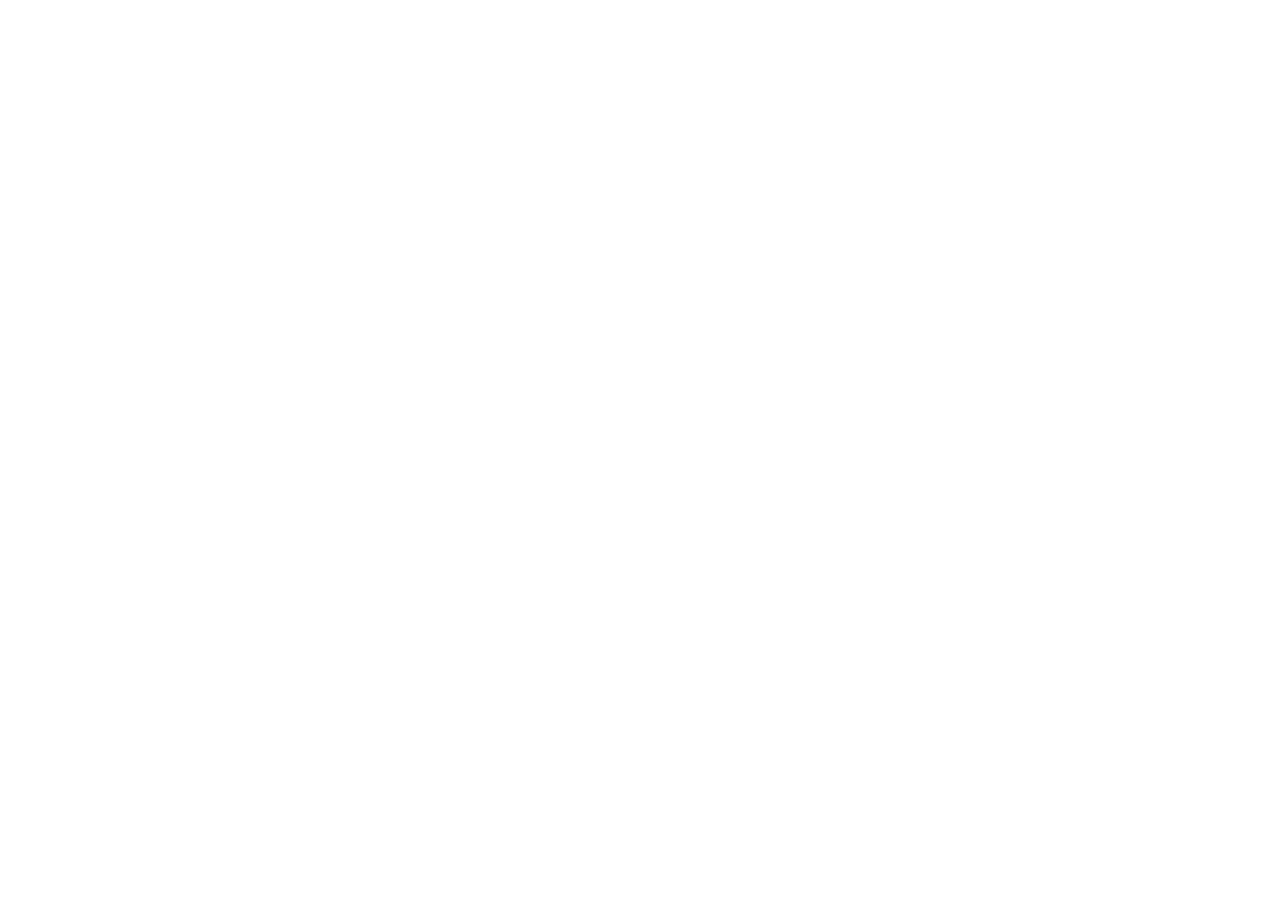
==== index.html @ 2f354cc8 "basic setup of files" ====
<!DOCTYPE html>
<html lang="en">
<head>
    <meta charset="UTF-8">
    <meta name="viewport" content="width=device-width, initial-scale=1.0">
    <title>VoteRemote</title>




</head>
<body>
    
</body>
</html>
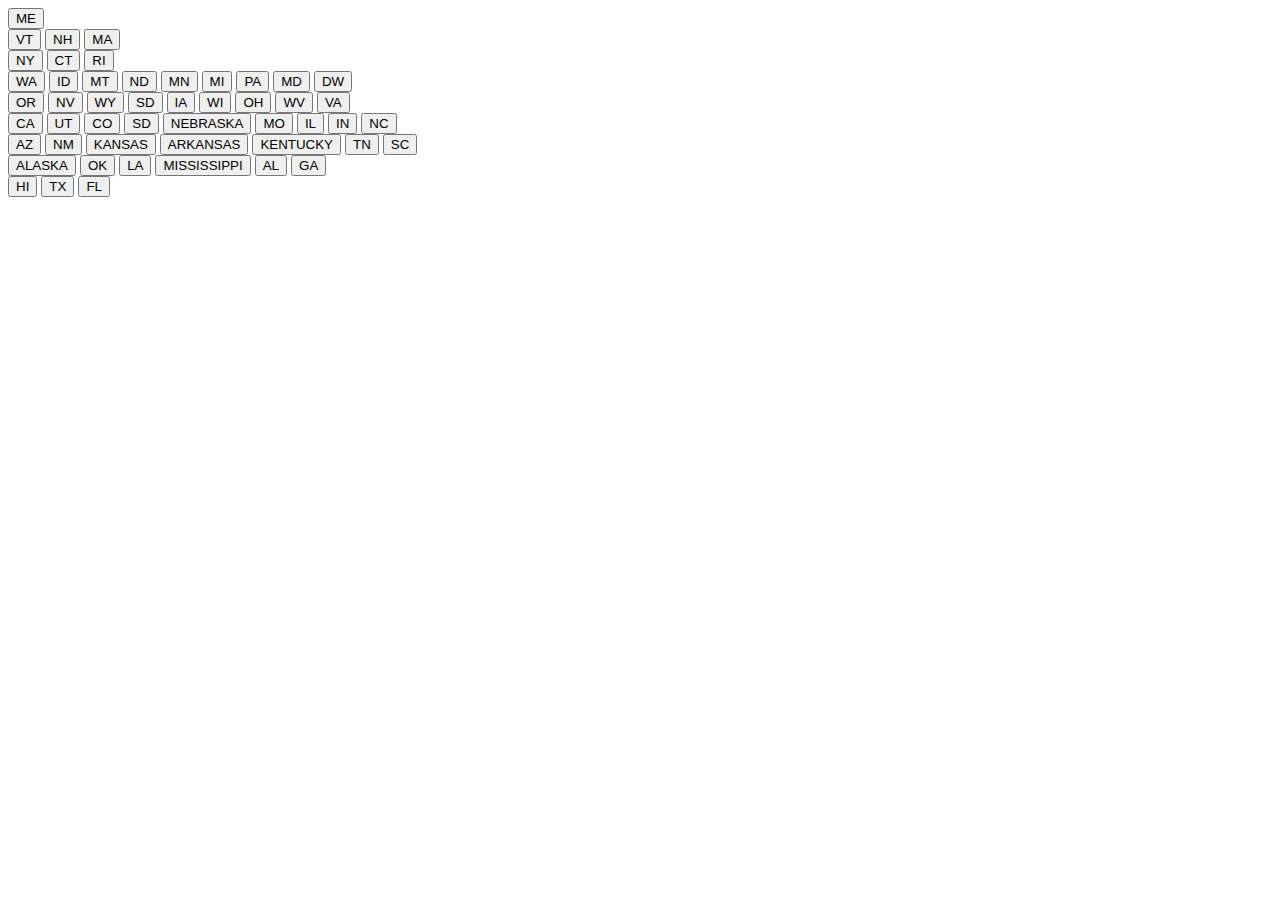
==== commit d3bdfd7e: "Map buttons created" ====
--- a/index.html
+++ b/index.html
@@ -6,10 +6,90 @@
     <title>VoteRemote</title>
 
 
-
+    <link rel="stylesheet" href="main.css">
 
 </head>
 <body>
     
+
+    <div class="map">
+        <section class="row1">
+            <button type="button">ME</button>
+        </section>
+        
+        <section class="row2">
+            <button type="button">VT</button>
+            <button type="button">NH</button>
+            <button type="button">MA</button>
+        </section>
+
+        <section class="row3">
+            <button type="button">NY</button>
+            <button type="button">CT</button>
+            <button type="button">RI</button>
+        </section>
+
+        <section class="row4">
+            <button type="button">WA</button>
+            <button type="button">ID</button>
+            <button type="button">MT</button>
+            <button type="button">ND</button>
+            <button type="button">MN</button>
+            <button type="button">MI</button>
+            <button type="button">PA</button>
+            <button type="button">MD</button>
+            <button type="button">DW</button>
+        </section>
+
+        <section class="row5">
+            <button type="button">OR</button>
+            <button type="button">NV</button>
+            <button type="button">WY</button>
+            <button type="button">SD</button>
+            <button type="button">IA</button>
+            <button type="button">WI</button>
+            <button type="button">OH</button>
+            <button type="button">WV</button>
+            <button type="button">VA</button>
+        </section>
+        
+        <section class="row6">
+            <button type="button">CA</button>
+            <button type="button">UT</button>
+            <button type="button">CO</button>
+            <button type="button">SD</button>
+            <button type="button">NEBRASKA</button>
+            <button type="button">MO</button>
+            <button type="button">IL</button>
+            <button type="button">IN</button>
+            <button type="button">NC</button>
+        </section>
+
+        <section class="row7">
+            <button type="button">AZ</button>
+            <button type="button">NM</button>
+            <button type="button">KANSAS</button>
+            <button type="button">ARKANSAS</button>
+            <button type="button">KENTUCKY</button>
+            <button type="button">TN</button>
+            <button type="button">SC</button>
+        </section>
+
+        <section class="row8">
+            <button type="button">ALASKA</button>
+            <button type="button">OK</button>
+            <button type="button">LA</button>
+            <button type="button">MISSISSIPPI</button>
+            <button type="button">AL</button>
+            <button type="button">GA</button>
+        </section>
+
+        <section class="row9">
+            <button type="button">HI</button>
+            <button type="button">TX</button>
+            <button type="button">FL</button>
+        </section>
+    </div>
+
 </body>
 </html>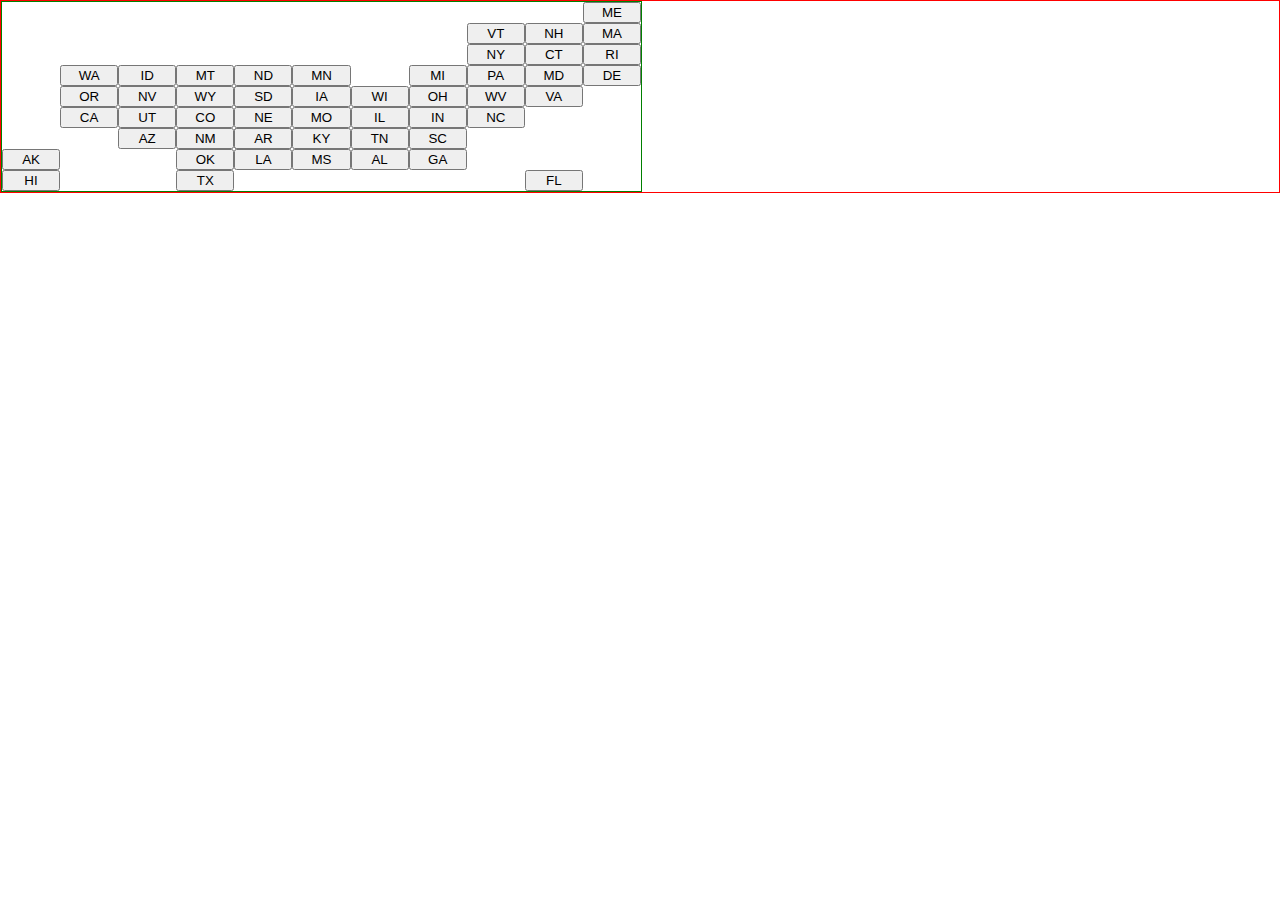
==== commit 1262ccfc: "Layout map in shape of america on CSS grid" ====
--- a/index.html
+++ b/index.html
@@ -6,89 +6,83 @@
     <title>VoteRemote</title>
 
 
-    <link rel="stylesheet" href="main.css">
+    <link rel="stylesheet" href="css/main.css">
+    <link rel="stylesheet" href="css/mapgrid.css">
 
 </head>
 <body>
     
 
     <div class="map">
-        <section class="row1">
-            <button type="button">ME</button>
-        </section>
         
-        <section class="row2">
-            <button type="button">VT</button>
-            <button type="button">NH</button>
-            <button type="button">MA</button>
-        </section>
+            <button type="button" id="ME">ME</button>
+       
+        
+            <button type="button" id="VT">VT</button>
+            <button type="button" id="NH">NH</button>
+            <button type="button" id="MA">MA</button>
 
-        <section class="row3">
-            <button type="button">NY</button>
-            <button type="button">CT</button>
-            <button type="button">RI</button>
-        </section>
 
-        <section class="row4">
-            <button type="button">WA</button>
-            <button type="button">ID</button>
-            <button type="button">MT</button>
-            <button type="button">ND</button>
-            <button type="button">MN</button>
-            <button type="button">MI</button>
-            <button type="button">PA</button>
-            <button type="button">MD</button>
-            <button type="button">DW</button>
-        </section>
+            <button type="button" id="NY">NY</button>
+            <button type="button" id="CT">CT</button>
+            <button type="button" id="RI">RI</button>
+      
+            <button type="button" id="WA">WA</button>
+            <button type="button" id="ID">ID</button>
+            <button type="button" id="MT">MT</button>
+            <button type="button" id="ND">ND</button>
+            <button type="button" id="MN">MN</button>
+            <button type="button" id="MI">MI</button>
+            <button type="button" id="PA">PA</button>
+            <button type="button" id="MD">MD</button>
+            <button type="button" id="DE">DE</button>
 
-        <section class="row5">
-            <button type="button">OR</button>
-            <button type="button">NV</button>
-            <button type="button">WY</button>
-            <button type="button">SD</button>
-            <button type="button">IA</button>
-            <button type="button">WI</button>
-            <button type="button">OH</button>
-            <button type="button">WV</button>
-            <button type="button">VA</button>
-        </section>
-        
-        <section class="row6">
-            <button type="button">CA</button>
-            <button type="button">UT</button>
-            <button type="button">CO</button>
-            <button type="button">SD</button>
-            <button type="button">NEBRASKA</button>
-            <button type="button">MO</button>
-            <button type="button">IL</button>
-            <button type="button">IN</button>
-            <button type="button">NC</button>
-        </section>
 
-        <section class="row7">
-            <button type="button">AZ</button>
-            <button type="button">NM</button>
-            <button type="button">KANSAS</button>
-            <button type="button">ARKANSAS</button>
-            <button type="button">KENTUCKY</button>
-            <button type="button">TN</button>
-            <button type="button">SC</button>
-        </section>
+            <button type="button" id="OR">OR</button>
+            <button type="button" id="NV">NV</button>
+            <button type="button" id="WY">WY</button>
+            <button type="button" id="SD">SD</button>
+            <button type="button" id="IA">IA</button>
+            <button type="button" id="WI">WI</button>
+            <button type="button" id="OH">OH</button>
+            <button type="button" id="WV">WV</button>
+            <button type="button" id="VA">VA</button>
 
-        <section class="row8">
-            <button type="button">ALASKA</button>
-            <button type="button">OK</button>
-            <button type="button">LA</button>
-            <button type="button">MISSISSIPPI</button>
-            <button type="button">AL</button>
-            <button type="button">GA</button>
-        </section>
+            <button type="button" id="CA">CA</button>
+            <button type="button" id="UT">UT</button>
+            <button type="button" id="CO">CO</button>
+            <button type="button" id="SD">SD</button>
+            <button type="button" id="NE">NE</button>
+            <button type="button" id="MO">MO</button>
+            <button type="button" id="IL">IL</button>
+            <button type="button" id="IN">IN</button>
+            <button type="button" id="NC">NC</button>
 
-        <section class="row9">
-            <button type="button">HI</button>
-            <button type="button">TX</button>
-            <button type="button">FL</button>
-        </section>
+            <button type="button" id="AZ">AZ</button>
+            <button type="button" id="NM">NM</button>
+            <button type="button" id="KS">KS</button>
+            <button type="button" id="AR">AR</button>
+            <button type="button" id="KY">KY</button>
+            <button type="button" id="TN">TN</button>
+            <button type="button" id="SC">SC</button>
+ 
+
+
+            <button type="button" id="AK">AK</button>
+ 
+            <button type="button" id="OK">OK</button>
+            <button type="button" id="LA">LA</button>
+            <button type="button" id="MS">MS</button>
+            <button type="button" id="AL">AL</button>
+            <button type="button" id="GA">GA</button>
+
+
+            <button type="button" id="HI">HI</button>
+
+            <button type="button" id="TX">TX</button>
+
+            <button type="button" id="FL">FL</button>
+
     </div>
 
 </body>
--- a/css/main.css
+++ b/css/main.css
@@ -0,0 +1,21 @@
+body {
+    margin: 0;
+    box-sizing: border-box;
+    width: 100vw;
+    border: 1px solid red;
+} 
+
+.map {
+    width: 50%;
+    height: 50%;
+    text-align: center;
+    border: 1px solid green;
+    
+    display: grid;
+    
+    grid-template-columns: repeat(11, 1fr);
+    grid-template-rows: repeat(9, fr);
+ 
+
+}
+
--- a/css/mapgrid.css
+++ b/css/mapgrid.css
@@ -0,0 +1,244 @@
+#ME {
+    grid-column: 11;
+    grid-row: 1;
+}
+
+#VT {
+    grid-column: 9;
+    grid-row: 2;
+}
+
+#NH {
+    grid-column: 10;
+    grid-row: 2;
+}
+
+#MA {
+    grid-column: 11;
+    grid-row: 2;
+}
+
+#NY {
+    grid-column: 9;
+    grid-row: 3;
+}
+
+#CT {
+    grid-column: 10;
+    grid-row: 3;
+}
+
+#RI {
+    grid-column: 11;
+    grid-row: 3;
+}
+
+#WA {
+    grid-column: 2;
+    grid-row: 4;
+}
+
+#ID{
+    grid-column: 3;
+    grid-row: 4;
+}
+
+#MT {
+    grid-column: 4;
+    grid-row: 4;
+}
+
+#ND {
+    grid-column: 5;
+    grid-row: 4;
+}
+
+
+#MN {
+    grid-column: 6;
+    grid-row: 4;
+}
+
+#MI {
+    grid-column: 8;
+    grid-row: 4;
+}
+
+#PA {
+    grid-column: 9;
+    grid-row: 4;
+}
+
+#MD {
+    grid-column: 10;
+    grid-row: 4;
+}
+
+#DE {
+    grid-column: 11;
+    grid-row: 4;
+}
+
+#OR {
+    grid-column: 2;
+    grid-row: 5;
+}
+
+#NV {
+    grid-column: 3;
+    grid-row: 5;
+}
+
+#WY {
+    grid-column: 4;
+    grid-row: 5;
+}
+
+#SD {
+    grid-column: 5;
+    grid-row: 5;
+}
+
+#IA {
+    grid-column: 6;
+    grid-row: 5;
+}
+
+#WI {
+    grid-column: 7;
+    grid-row: 5;
+}
+
+#OH {
+    grid-column: 8;
+    grid-row: 5;
+}
+#WV {
+    grid-column: 9;
+    grid-row: 5;
+}
+
+#VA {
+    grid-column: 10;
+    grid-row: 5;
+}
+
+#CA {
+    grid-column: 2;
+    grid-row: 6;
+}
+
+#UT {
+    grid-column: 3;
+    grid-row: 6;
+}
+
+#CO {
+    grid-column: 4;
+    grid-row: 6;
+}
+
+#NE {
+    grid-column: 5;
+    grid-row: 6;
+}
+
+#MO {
+    grid-column: 6;
+    grid-row: 6;
+}
+
+#IL {
+    grid-column: 7;
+    grid-row: 6;
+}
+   
+#IN {
+    grid-column: 8;
+    grid-row: 6;
+}
+
+#NC {
+    grid-column: 9;
+    grid-row: 6;
+}
+
+#AZ {
+    grid-column: 3;
+    grid-row: 7;
+}
+
+#NM {
+    grid-column: 4;
+    grid-row: 7;
+}
+
+#KS {
+    grid-column: 5;
+    grid-row: 7;
+}
+
+#AR {
+    grid-column: 5;
+    grid-row: 7;
+}
+
+#KY {
+    grid-column: 6;
+    grid-row: 7;
+}
+
+#TN {
+    grid-column: 7;
+    grid-row: 7;
+}
+
+#SC {
+    grid-column: 8;
+    grid-row: 7;
+}
+
+#AK {
+    grid-column: 1;
+    grid-row: 8;
+}
+
+#OK {
+    grid-column: 4;
+    grid-row: 8;
+}
+
+#LA {
+    grid-column: 5;
+    grid-row: 8;
+}
+
+#MS {
+    grid-column: 6;
+    grid-row: 8;
+}
+
+#AL {
+    grid-column: 7;
+    grid-row: 8;
+}
+
+#GA {
+    grid-column: 8;
+    grid-row: 8;
+}
+
+#HI {
+    grid-column: 1;
+    grid-row: 9;
+}
+
+#TX {
+    grid-column: 4;
+    grid-row: 9;
+}
+
+#FL {
+    grid-column: 10;
+    grid-row: 9;
+}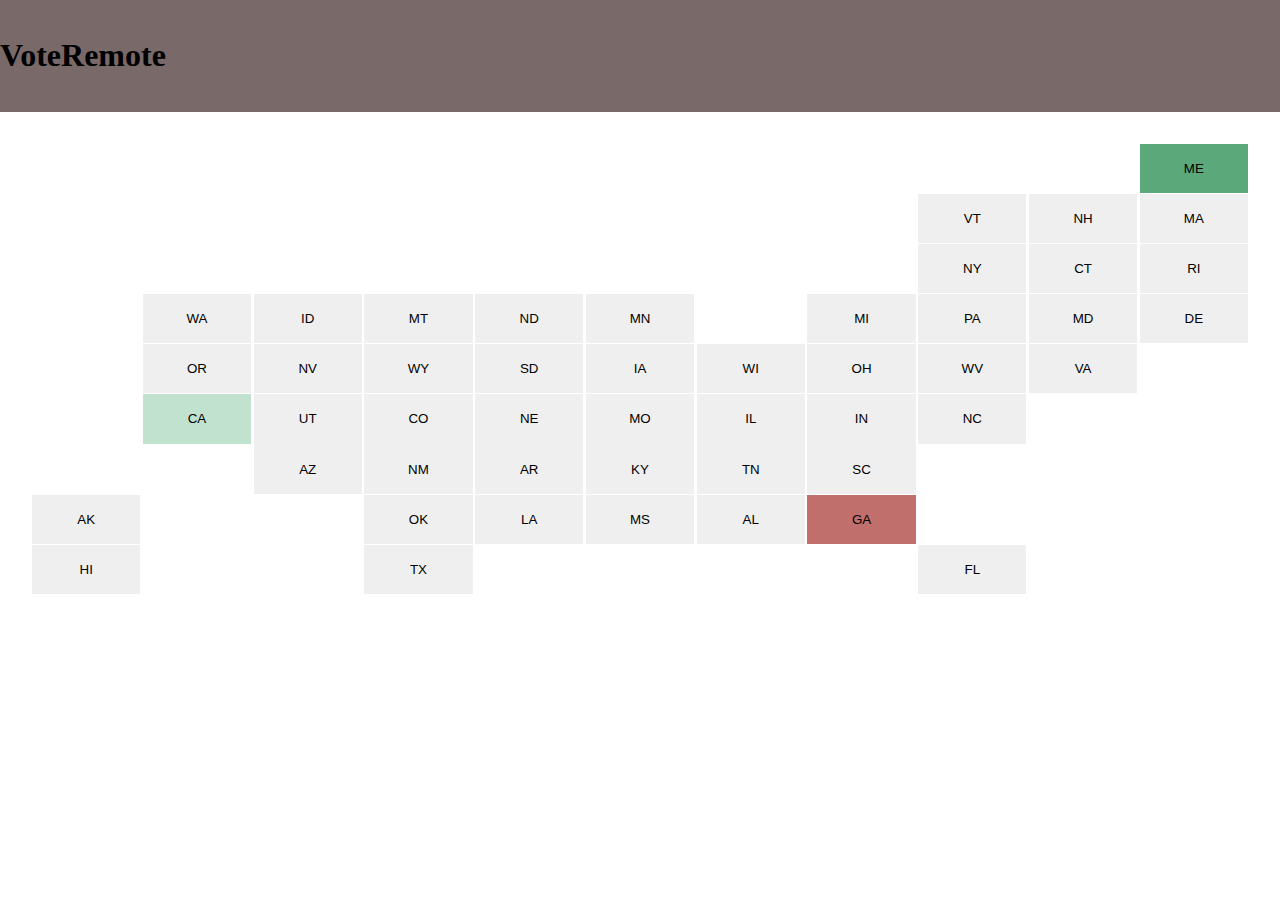
==== commit ef48a119: "Made the map prettier, buttons still don't resize height correctly yet thought" ====
--- a/index.html
+++ b/index.html
@@ -12,77 +12,77 @@
 </head>
 <body>
     
+    <header>
+        <h1>VoteRemote</h1>
+    </header>
+        
 
-    <div class="map">
+    <div class="mapwrapper">
+        <div class="map">
+            
+                <button type="button" id="ME" class="automail">ME</button>
+            
+                <button type="button" id="VT">VT</button>
+                <button type="button" id="NH">NH</button>
+                <button type="button" id="MA">MA</button>
+
+                <button type="button" id="NY">NY</button>
+                <button type="button" id="CT">CT</button>
+                <button type="button" id="RI">RI</button>
         
-            <button type="button" id="ME">ME</button>
-       
-        
-            <button type="button" id="VT">VT</button>
-            <button type="button" id="NH">NH</button>
-            <button type="button" id="MA">MA</button>
+                <button type="button" id="WA">WA</button>
+                <button type="button" id="ID">ID</button>
+                <button type="button" id="MT">MT</button>
+                <button type="button" id="ND">ND</button>
+                <button type="button" id="MN">MN</button>
+                <button type="button" id="MI">MI</button>
+                <button type="button" id="PA">PA</button>
+                <button type="button" id="MD">MD</button>
+                <button type="button" id="DE">DE</button>
 
+                <button type="button" id="OR">OR</button>
+                <button type="button" id="NV">NV</button>
+                <button type="button" id="WY">WY</button>
+                <button type="button" id="SD">SD</button>
+                <button type="button" id="IA">IA</button>
+                <button type="button" id="WI">WI</button>
+                <button type="button" id="OH">OH</button>
+                <button type="button" id="WV">WV</button>
+                <button type="button" id="VA">VA</button>
 
-            <button type="button" id="NY">NY</button>
-            <button type="button" id="CT">CT</button>
-            <button type="button" id="RI">RI</button>
-      
-            <button type="button" id="WA">WA</button>
-            <button type="button" id="ID">ID</button>
-            <button type="button" id="MT">MT</button>
-            <button type="button" id="ND">ND</button>
-            <button type="button" id="MN">MN</button>
-            <button type="button" id="MI">MI</button>
-            <button type="button" id="PA">PA</button>
-            <button type="button" id="MD">MD</button>
-            <button type="button" id="DE">DE</button>
+                <button type="button" id="CA" class="optinmail">CA</button>
+                <button type="button" id="UT">UT</button>
+                <button type="button" id="CO">CO</button>
+                <button type="button" id="SD">SD</button>
+                <button type="button" id="NE">NE</button>
+                <button type="button" id="MO">MO</button>
+                <button type="button" id="IL">IL</button>
+                <button type="button" id="IN">IN</button>
+                <button type="button" id="NC">NC</button>
 
+                <button type="button" id="AZ">AZ</button>
+                <button type="button" id="NM">NM</button>
+                <button type="button" id="KS">KS</button>
+                <button type="button" id="AR">AR</button>
+                <button type="button" id="KY">KY</button>
+                <button type="button" id="TN">TN</button>
+                <button type="button" id="SC">SC</button>
+    
+                <button type="button" id="AK">AK</button>
+    
+                <button type="button" id="OK">OK</button>
+                <button type="button" id="LA">LA</button>
+                <button type="button" id="MS">MS</button>
+                <button type="button" id="AL">AL</button>
+                <button type="button" id="GA" class="nomail">GA</button>
 
-            <button type="button" id="OR">OR</button>
-            <button type="button" id="NV">NV</button>
-            <button type="button" id="WY">WY</button>
-            <button type="button" id="SD">SD</button>
-            <button type="button" id="IA">IA</button>
-            <button type="button" id="WI">WI</button>
-            <button type="button" id="OH">OH</button>
-            <button type="button" id="WV">WV</button>
-            <button type="button" id="VA">VA</button>
+                <button type="button" id="HI">HI</button>
 
-            <button type="button" id="CA">CA</button>
-            <button type="button" id="UT">UT</button>
-            <button type="button" id="CO">CO</button>
-            <button type="button" id="SD">SD</button>
-            <button type="button" id="NE">NE</button>
-            <button type="button" id="MO">MO</button>
-            <button type="button" id="IL">IL</button>
-            <button type="button" id="IN">IN</button>
-            <button type="button" id="NC">NC</button>
+                <button type="button" id="TX">TX</button>
 
-            <button type="button" id="AZ">AZ</button>
-            <button type="button" id="NM">NM</button>
-            <button type="button" id="KS">KS</button>
-            <button type="button" id="AR">AR</button>
-            <button type="button" id="KY">KY</button>
-            <button type="button" id="TN">TN</button>
-            <button type="button" id="SC">SC</button>
- 
+                <button type="button" id="FL">FL</button>
 
-
-            <button type="button" id="AK">AK</button>
- 
-            <button type="button" id="OK">OK</button>
-            <button type="button" id="LA">LA</button>
-            <button type="button" id="MS">MS</button>
-            <button type="button" id="AL">AL</button>
-            <button type="button" id="GA">GA</button>
-
-
-            <button type="button" id="HI">HI</button>
-
-            <button type="button" id="TX">TX</button>
-
-            <button type="button" id="FL">FL</button>
-
+        </div>
     </div>
 
 </body>
--- a/css/main.css
+++ b/css/main.css
@@ -1,21 +1,68 @@
 body {
     margin: 0;
     box-sizing: border-box;
-    width: 100vw;
-    border: 1px solid red;
+    border: none;
 } 
 
+
+header {
+   padding: 1em 0;
+   background-color: rgb(121, 105, 105); 
+}
+
+.mapwrapper {
+    padding: 2em;    
+    height: 50vh;
+}
+
 .map {
-    width: 50%;
-    height: 50%;
-    text-align: center;
-    border: 1px solid green;
-    
+
+    text-align: center;    
     display: grid;
+    height: 100%;
     
     grid-template-columns: repeat(11, 1fr);
-    grid-template-rows: repeat(9, fr);
+    grid-template-rows: repeat(9, 1fr);
+
+    grid-column-gap: 0.2%;
+    grid-row-gap: 0.2%;
  
+}
+
+.map button {
+    border: none;
 
 }
 
+
+/* Voting Class:
+
+- Automatic enrollment in vote by mail  (Green)
+- Optional enrollment in vote by mail   (Blue)
+- no vote by mail offered               (white)
+
+*/
+
+.automail {
+    background-color: rgb(91, 168, 123);
+}
+.automail:hover {
+    background-color: rgb(60, 110, 81);
+}
+
+.optinmail {
+    background-color: rgb(194, 226, 208);
+}
+
+.optinmail:hover {
+    background-color: rgb(136, 158, 145);
+}
+
+.nomail {
+    background-color: rgb(192, 111, 108);
+
+}
+
+.nomail:hover {
+    background-color:  rgb(126, 73, 71);
+}--- a/css/mapgrid.css
+++ b/css/mapgrid.css
@@ -239,6 +239,6 @@
 }
 
 #FL {
-    grid-column: 10;
+    grid-column: 9;
     grid-row: 9;
 }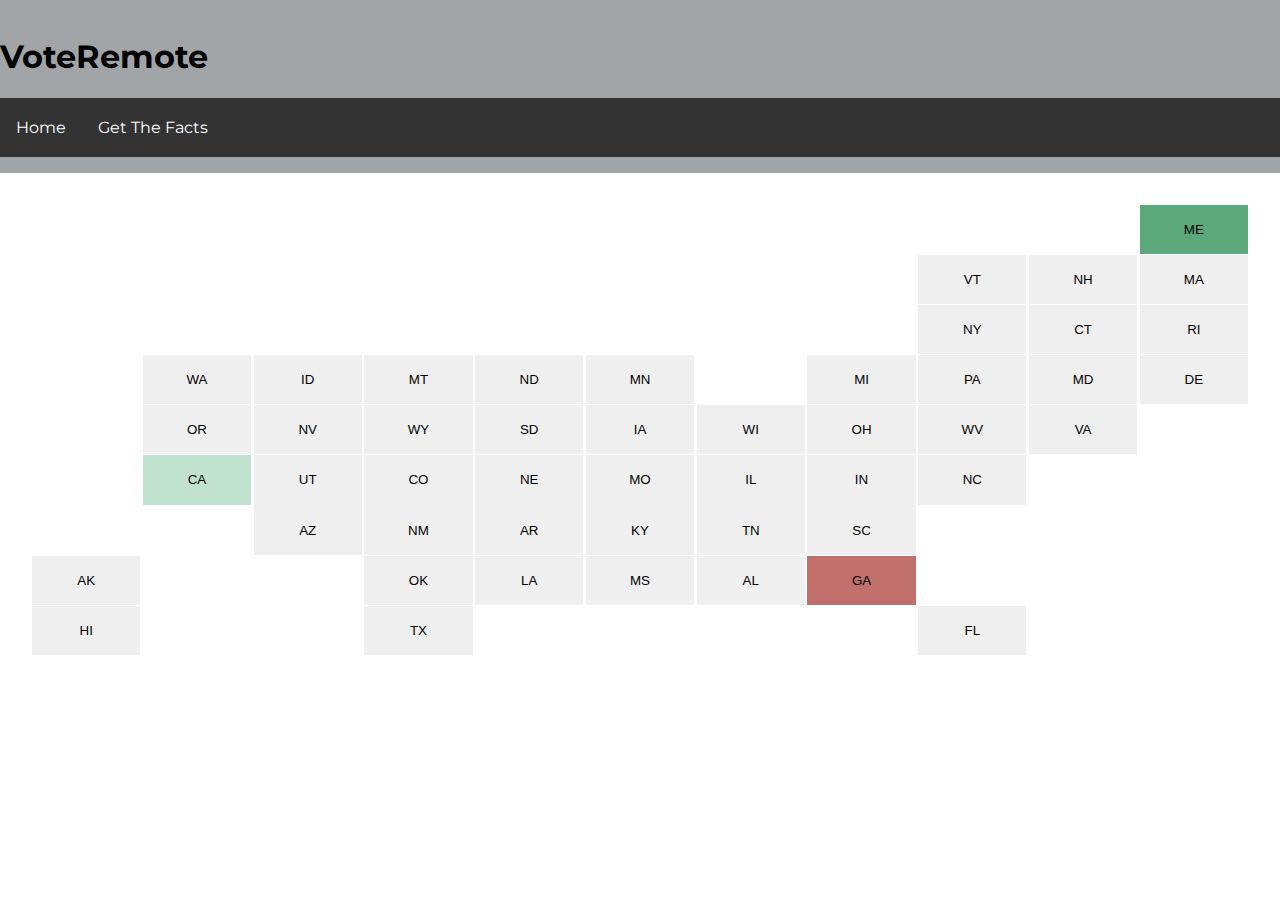
==== commit 34dca0aa: "beginning of navigation" ====
--- a/index.html
+++ b/index.html
@@ -14,6 +14,13 @@
     
     <header>
         <h1>VoteRemote</h1>
+
+        <nav>
+            <ul>
+                <li><a href="#">Home</a></li>
+                <li><a href="#">Get The Facts</a></li>
+            </ul>
+        </nav>
     </header>
         
 
--- a/css/main.css
+++ b/css/main.css
@@ -1,15 +1,47 @@
+@import url('https://fonts.googleapis.com/css2?family=Montserrat:wght@200;400;700&display=swap');
+/* font-family: 'Montserrat', sans-serif; */
+
 body {
     margin: 0;
     box-sizing: border-box;
     border: none;
+    font-family: 'Montserrat', sans-serif;
 } 
 
-
+/* Header Formatting */
 header {
    padding: 1em 0;
-   background-color: rgb(121, 105, 105); 
+   background-color: rgb(161, 165, 168); 
 }
 
+
+ul {
+    list-style-type: none;
+    margin: 0;
+    padding: 0;
+    overflow: hidden;
+    background-color: #333;
+}
+
+li {
+    float: left;
+}
+
+li a {
+    display: block;
+    color: white;
+    text-align: center;
+    padding: 20px 16px;
+    text-decoration: none;
+}
+
+li a:hover {
+    background-color: #111;
+}
+
+
+
+/* Map Formatting */
 .mapwrapper {
     padding: 2em;    
     height: 50vh;
@@ -31,17 +63,7 @@
 
 .map button {
     border: none;
-
 }
-
-
-/* Voting Class:
-
-- Automatic enrollment in vote by mail  (Green)
-- Optional enrollment in vote by mail   (Blue)
-- no vote by mail offered               (white)
-
-*/
 
 .automail {
     background-color: rgb(91, 168, 123);
@@ -65,4 +87,8 @@
 
 .nomail:hover {
     background-color:  rgb(126, 73, 71);
+}
+
+.map button:hover {
+    background-color: rgb(145, 143, 143);
 }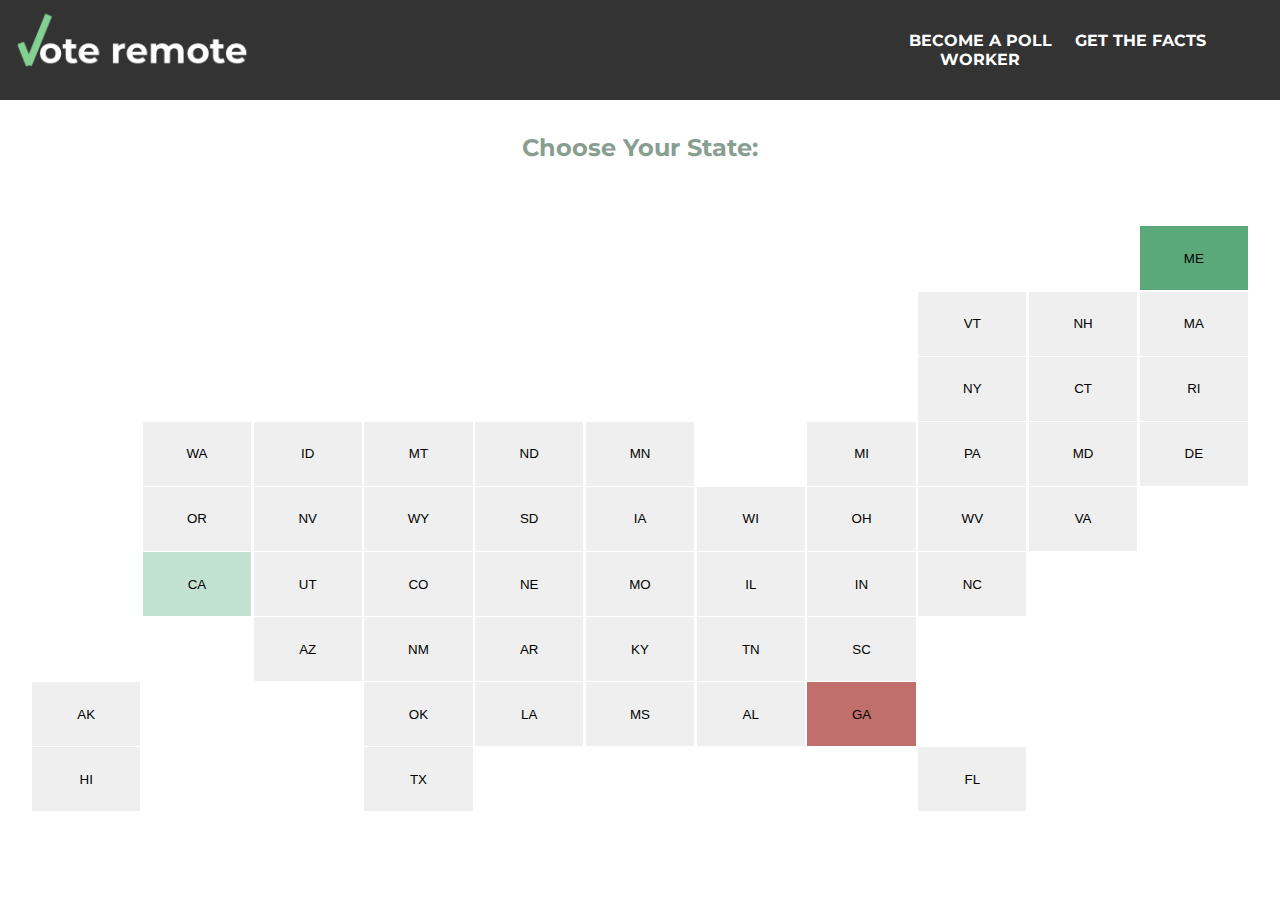
==== commit c952f0fe: "added navigation, advanced map" ====
--- a/index.html
+++ b/index.html
@@ -13,15 +13,29 @@
 <body>
     
     <header>
-        <h1>VoteRemote</h1>
+        
+        <!-- <div class="logocontainer">
+            <img src="images/voteremotewhitetrans.png" alt="">
+        </div> -->
+        <div class="nav">
+            <ul>
+                <li><img src="images/voteremotewhitetrans.png" alt="voteremote logo"></li>
+                <div class="nav-buttons">
+                    <li><a href="pollworker.html">Become a Poll Worker</a></li>
+                    <li><a href="gethtefacts.html">Get The Facts</a></li>
+                </div>
+                
+            </ul>
 
-        <nav>
-            <ul>
-                <li><a href="#">Home</a></li>
-                <li><a href="#">Get The Facts</a></li>
-            </ul>
-        </nav>
+        </div>
+
+        
+        
     </header>
+
+    <div>
+        <h2>Choose Your State:</h2>
+    </div>
         
 
     <div class="mapwrapper">
--- a/css/main.css
+++ b/css/main.css
@@ -10,41 +10,65 @@
 
 /* Header Formatting */
 header {
-   padding: 1em 0;
-   background-color: rgb(161, 165, 168); 
+   padding: 0;
+   background-color: #83D091; 
 }
-
 
 ul {
     list-style-type: none;
     margin: 0;
-    padding: 0;
+
     overflow: hidden;
     background-color: #333;
+    padding-right: 1%;
+    padding-left: 1%;
+
+    display: flex;
+    align-items: center;
+    justify-content:space-between;
+    
 }
 
 li {
-    float: left;
+    text-transform: uppercase;
 }
 
 li a {
     display: block;
     color: white;
     text-align: center;
-    padding: 20px 16px;
+    padding: 10% 10%;
     text-decoration: none;
+    font-family: 'Montserrat', sans-serif;
+    font-weight: bold;
+    height: 100%;
+    width: 10em;
+    
+}
+
+li img {
+    height: 6em;
 }
 
 li a:hover {
     background-color: #111;
 }
 
+.nav-buttons {
+    display:flex;
+    margin-right: 5%;
+}
 
+h2 {
+    text-align: center;
+    color: rgb(136, 158, 145);
+    padding: 1%;
+}
 
 /* Map Formatting */
 .mapwrapper {
     padding: 2em;    
-    height: 50vh;
+    height: 65vh;
 }
 
 .map {
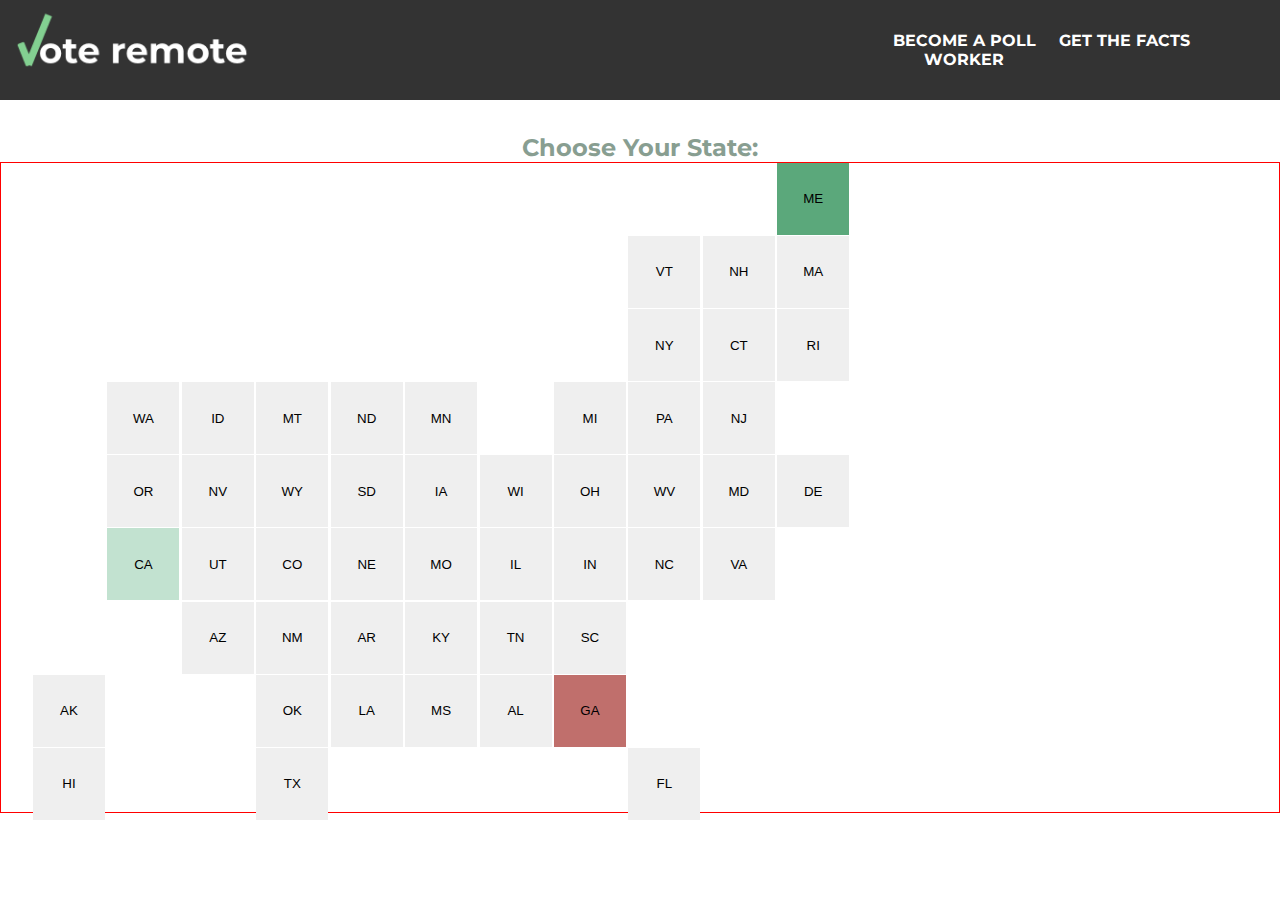
==== commit f178c987: "added new jersey, the forgotten state" ====
--- a/index.html
+++ b/index.html
@@ -13,24 +13,15 @@
 <body>
     
     <header>
-        
-        <!-- <div class="logocontainer">
-            <img src="images/voteremotewhitetrans.png" alt="">
-        </div> -->
         <div class="nav">
             <ul>
                 <li><img src="images/voteremotewhitetrans.png" alt="voteremote logo"></li>
                 <div class="nav-buttons">
                     <li><a href="pollworker.html">Become a Poll Worker</a></li>
                     <li><a href="gethtefacts.html">Get The Facts</a></li>
-                </div>
-                
+                </div>            
             </ul>
-
-        </div>
-
-        
-        
+        </div>       
     </header>
 
     <div>
@@ -58,8 +49,8 @@
                 <button type="button" id="MN">MN</button>
                 <button type="button" id="MI">MI</button>
                 <button type="button" id="PA">PA</button>
-                <button type="button" id="MD">MD</button>
-                <button type="button" id="DE">DE</button>
+                <button type="button" id="NJ">NJ</button>
+                
 
                 <button type="button" id="OR">OR</button>
                 <button type="button" id="NV">NV</button>
@@ -69,7 +60,9 @@
                 <button type="button" id="WI">WI</button>
                 <button type="button" id="OH">OH</button>
                 <button type="button" id="WV">WV</button>
-                <button type="button" id="VA">VA</button>
+                <button type="button" id="MD">MD</button>
+                <button type="button" id="DE">DE</button>
+                
 
                 <button type="button" id="CA" class="optinmail">CA</button>
                 <button type="button" id="UT">UT</button>
@@ -80,6 +73,7 @@
                 <button type="button" id="IL">IL</button>
                 <button type="button" id="IN">IN</button>
                 <button type="button" id="NC">NC</button>
+                <button type="button" id="VA">VA</button>
 
                 <button type="button" id="AZ">AZ</button>
                 <button type="button" id="NM">NM</button>
--- a/css/main.css
+++ b/css/main.css
@@ -37,7 +37,8 @@
     display: block;
     color: white;
     text-align: center;
-    padding: 10% 10%;
+    padding-top: 10%;
+    padding-bottom: 10%;
     text-decoration: none;
     font-family: 'Montserrat', sans-serif;
     font-weight: bold;
@@ -56,6 +57,8 @@
 
 .nav-buttons {
     display:flex;
+    flex-direction: row;
+    justify-content: space-evenly;
     margin-right: 5%;
 }
 
@@ -63,12 +66,17 @@
     text-align: center;
     color: rgb(136, 158, 145);
     padding: 1%;
+    padding-bottom: 0;
+    margin-bottom: 0;
 }
 
 /* Map Formatting */
 .mapwrapper {
-    padding: 2em;    
+    padding: 2em;
+    padding-top: 0;
+    padding-bottom: 4em;
     height: 65vh;
+    border: 1px solid red;
 }
 
 .map {
@@ -77,8 +85,8 @@
     display: grid;
     height: 100%;
     
-    grid-template-columns: repeat(11, 1fr);
-    grid-template-rows: repeat(9, 1fr);
+    grid-template-columns: repeat(11, 8vmin);
+    grid-template-rows: repeat(9, 8vmin);
 
     grid-column-gap: 0.2%;
     grid-row-gap: 0.2%;
--- a/css/mapgrid.css
+++ b/css/mapgrid.css
@@ -69,14 +69,9 @@
     grid-row: 4;
 }
 
-#MD {
-    grid-column: 10;
-    grid-row: 4;
-}
-
-#DE {
-    grid-column: 11;
-    grid-row: 4;
+#NJ {
+    grid-column: 10;
+    grid-row: 4; 
 }
 
 #OR {
@@ -118,8 +113,13 @@
     grid-row: 5;
 }
 
-#VA {
-    grid-column: 10;
+#MD {
+    grid-column: 10;
+    grid-row: 5;
+}
+
+#DE {
+    grid-column: 11;
     grid-row: 5;
 }
 
@@ -160,6 +160,11 @@
 
 #NC {
     grid-column: 9;
+    grid-row: 6;
+}
+
+#VA {
+    grid-column: 10;
     grid-row: 6;
 }
 
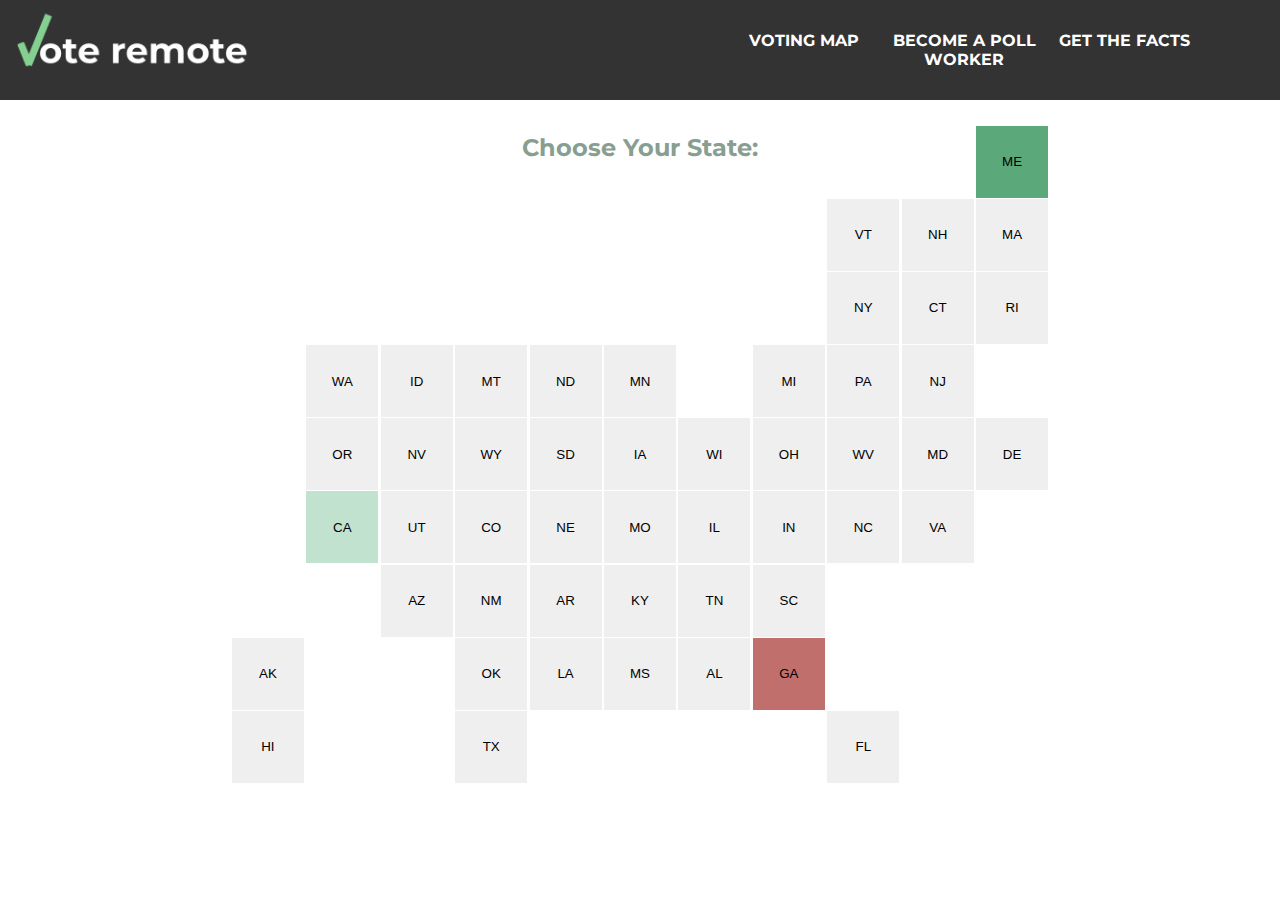
==== commit decc5719: "Added additional pages and began collecting informative content for read-only pages" ====
--- a/index.html
+++ b/index.html
@@ -17,8 +17,10 @@
             <ul>
                 <li><img src="images/voteremotewhitetrans.png" alt="voteremote logo"></li>
                 <div class="nav-buttons">
+                    <li><a href="index.html">Voting Map</a></li>
                     <li><a href="pollworker.html">Become a Poll Worker</a></li>
-                    <li><a href="gethtefacts.html">Get The Facts</a></li>
+                    <li><a href="getthefacts.html">Get The Facts</a></li>
+                    
                 </div>            
             </ul>
         </div>       
--- a/css/main.css
+++ b/css/main.css
@@ -76,17 +76,18 @@
     padding-top: 0;
     padding-bottom: 4em;
     height: 65vh;
-    border: 1px solid red;
 }
 
 .map {
 
-    text-align: center;    
-    display: grid;
+    text-align: center;   
     height: 100%;
     
+    display: grid;
     grid-template-columns: repeat(11, 8vmin);
     grid-template-rows: repeat(9, 8vmin);
+    justify-content: center;
+    align-content: center;
 
     grid-column-gap: 0.2%;
     grid-row-gap: 0.2%;
